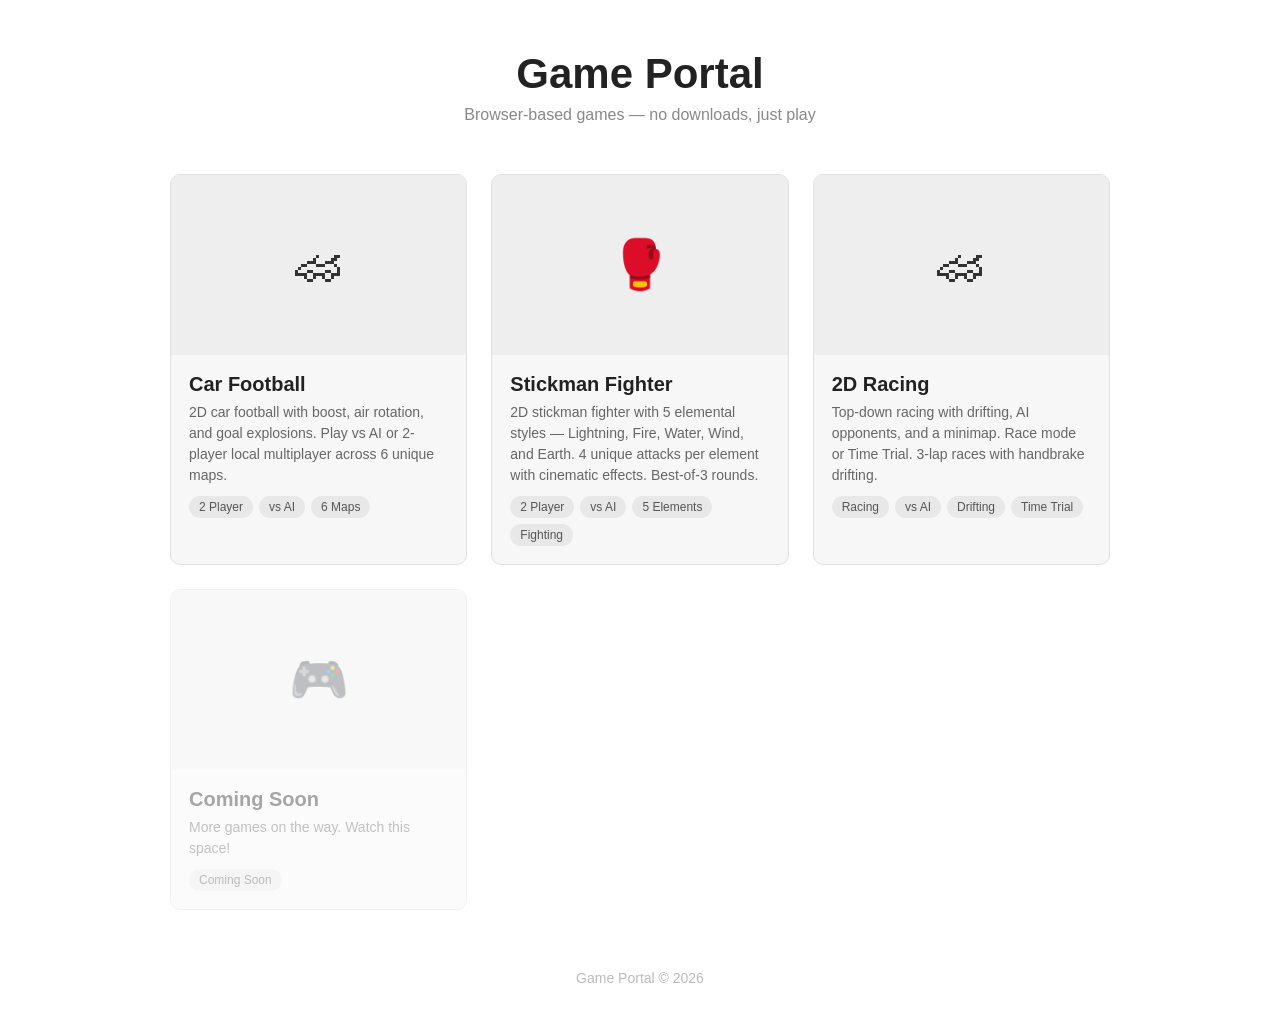
==== index.html @ 3636a002 "Add 2D Racing game New top-down racing game with: - WASD/Arrow key controls with acceleration, braki" ====
<!DOCTYPE html>
<html lang="en">
<head>
    <meta charset="UTF-8">
    <meta name="viewport" content="width=device-width, initial-scale=1.0">
    <title>Game Portal - Play Browser Games</title>
    <link rel="stylesheet" href="styles.css">
</head>
<body>
    <header class="portal-header">
        <h1>Game Portal</h1>
        <p>Browser-based games — no downloads, just play</p>
    </header>

    <main class="games-grid">
        <!-- Car Football -->
        <a href="games/car-football/index.html" class="game-card">
            <div class="thumbnail">
                <span class="placeholder">&#127950;</span>
            </div>
            <div class="info">
                <h2>Car Football</h2>
                <p>2D car football with boost, air rotation, and goal explosions. Play vs AI or 2-player local multiplayer across 6 unique maps.</p>
                <div class="tags">
                    <span class="tag">2 Player</span>
                    <span class="tag">vs AI</span>
                    <span class="tag">6 Maps</span>
                </div>
            </div>
        </a>

        <!-- Stickman Fighter -->
        <a href="games/stickman-fighter/index.html" class="game-card">
            <div class="thumbnail">
                <span class="placeholder">&#129354;</span>
            </div>
            <div class="info">
                <h2>Stickman Fighter</h2>
                <p>2D stickman fighter with 5 elemental styles — Lightning, Fire, Water, Wind, and Earth. 4 unique attacks per element with cinematic effects. Best-of-3 rounds.</p>
                <div class="tags">
                    <span class="tag">2 Player</span>
                    <span class="tag">vs AI</span>
                    <span class="tag">5 Elements</span>
                    <span class="tag">Fighting</span>
                </div>
            </div>
        </a>

        <!-- 2D Racing -->
        <a href="games/racing/index.html" class="game-card">
            <div class="thumbnail">
                <span class="placeholder">&#127950;</span>
            </div>
            <div class="info">
                <h2>2D Racing</h2>
                <p>Top-down racing with drifting, AI opponents, and a minimap. Race mode or Time Trial. 3-lap races with handbrake drifting.</p>
                <div class="tags">
                    <span class="tag">Racing</span>
                    <span class="tag">vs AI</span>
                    <span class="tag">Drifting</span>
                    <span class="tag">Time Trial</span>
                </div>
            </div>
        </a>

        <!-- Placeholder -->
        <div class="game-card coming-soon">
            <div class="thumbnail">
                <span class="placeholder">&#127918;</span>
            </div>
            <div class="info">
                <h2>Coming Soon</h2>
                <p>More games on the way. Watch this space!</p>
                <div class="tags">
                    <span class="tag">Coming Soon</span>
                </div>
            </div>
        </div>
    </main>

    <footer class="portal-footer">
        <p>Game Portal &copy; 2026</p>
    </footer>
</body>
</html>
---- styles.css ----
* {
    margin: 0;
    padding: 0;
    box-sizing: border-box;
}

body {
    background-color: #ffffff;
    color: #333333;
    font-family: 'Segoe UI', Arial, sans-serif;
    min-height: 100vh;
}

.portal-header {
    text-align: center;
    padding: 50px 20px 30px;
}

.portal-header h1 {
    font-size: 42px;
    font-weight: bold;
    color: #222;
    margin-bottom: 8px;
}

.portal-header p {
    font-size: 16px;
    color: #888;
}

.games-grid {
    display: grid;
    grid-template-columns: repeat(auto-fill, minmax(280px, 1fr));
    gap: 24px;
    max-width: 1000px;
    margin: 20px auto;
    padding: 0 30px;
}

.game-card {
    background: #f7f7f7;
    border-radius: 10px;
    overflow: hidden;
    transition: transform 0.2s, box-shadow 0.2s;
    cursor: pointer;
    text-decoration: none;
    color: inherit;
    border: 1px solid #e0e0e0;
}

.game-card:hover {
    transform: translateY(-3px);
    box-shadow: 0 6px 20px rgba(0, 0, 0, 0.1);
}

.game-card .thumbnail {
    width: 100%;
    height: 180px;
    background-color: #eee;
    display: flex;
    align-items: center;
    justify-content: center;
    overflow: hidden;
}

.game-card .thumbnail img {
    width: 100%;
    height: 100%;
    object-fit: cover;
}

.game-card .thumbnail .placeholder {
    font-size: 48px;
}

.game-card .info {
    padding: 18px;
}

.game-card .info h2 {
    font-size: 20px;
    margin-bottom: 6px;
    color: #222;
}

.game-card .info p {
    font-size: 14px;
    color: #666;
    line-height: 1.5;
}

.game-card .info .tags {
    margin-top: 10px;
    display: flex;
    flex-wrap: wrap;
    gap: 6px;
}

.game-card .info .tag {
    background: #e8e8e8;
    color: #555;
    padding: 4px 10px;
    border-radius: 12px;
    font-size: 12px;
}

.coming-soon {
    opacity: 0.4;
    pointer-events: none;
}

.portal-footer {
    text-align: center;
    padding: 40px 20px;
    color: #bbb;
    font-size: 14px;
}
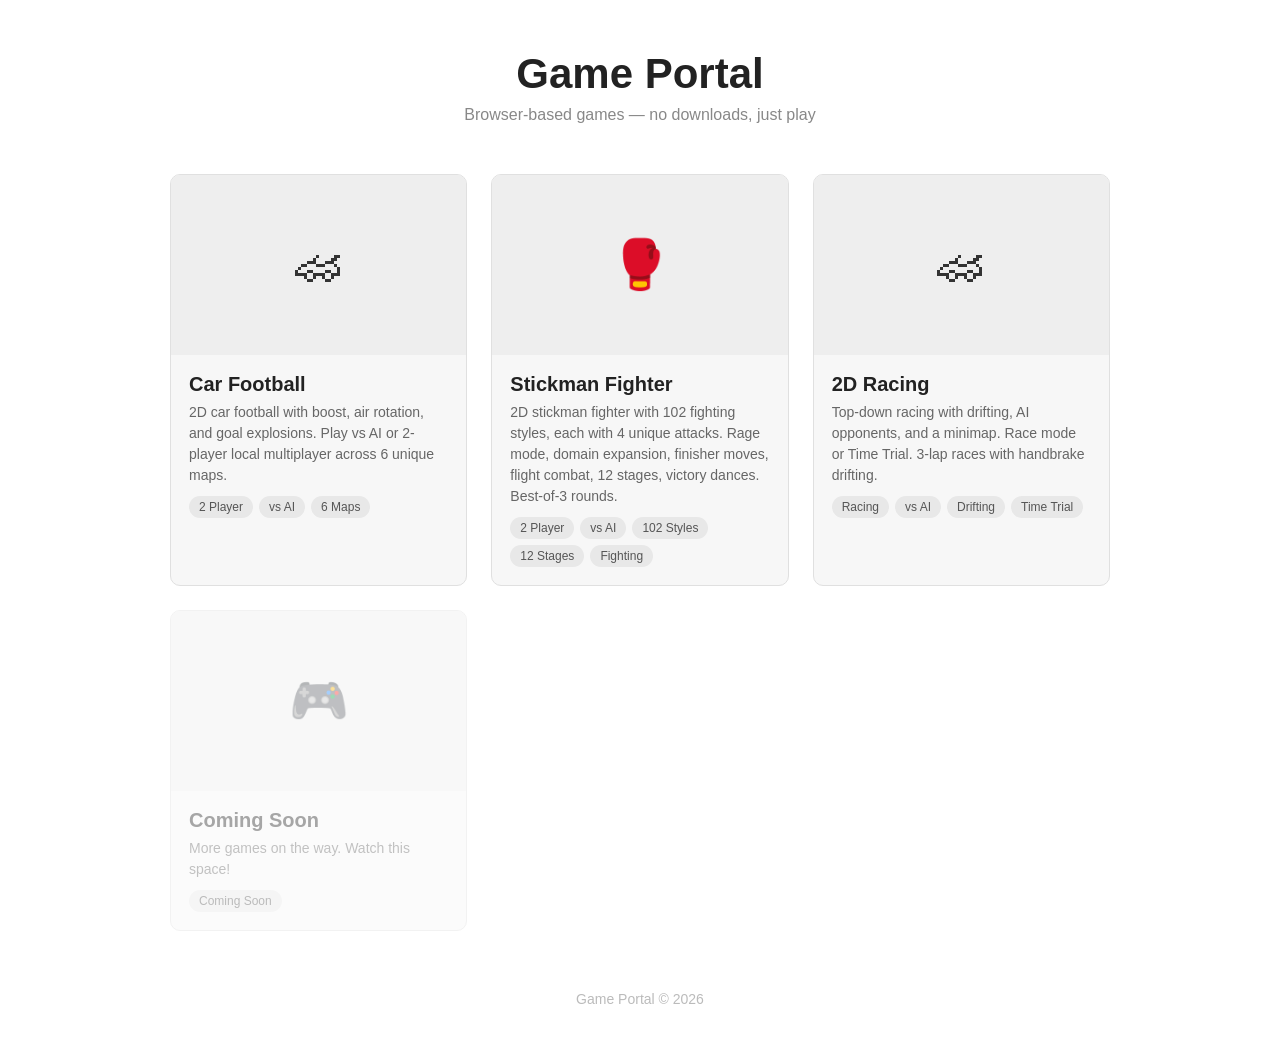
==== commit 1efd52d0: "Update project docs and portal for 102 fighting styles CLAUDE.md: Updated stickman fighter docs with" ====
--- a/index.html
+++ b/index.html
@@ -36,11 +36,12 @@
             </div>
             <div class="info">
                 <h2>Stickman Fighter</h2>
-                <p>2D stickman fighter with 5 elemental styles — Lightning, Fire, Water, Wind, and Earth. 4 unique attacks per element with cinematic effects. Best-of-3 rounds.</p>
+                <p>2D stickman fighter with 102 fighting styles, each with 4 unique attacks. Rage mode, domain expansion, finisher moves, flight combat, 12 stages, victory dances. Best-of-3 rounds.</p>
                 <div class="tags">
                     <span class="tag">2 Player</span>
                     <span class="tag">vs AI</span>
-                    <span class="tag">5 Elements</span>
+                    <span class="tag">102 Styles</span>
+                    <span class="tag">12 Stages</span>
                     <span class="tag">Fighting</span>
                 </div>
             </div>
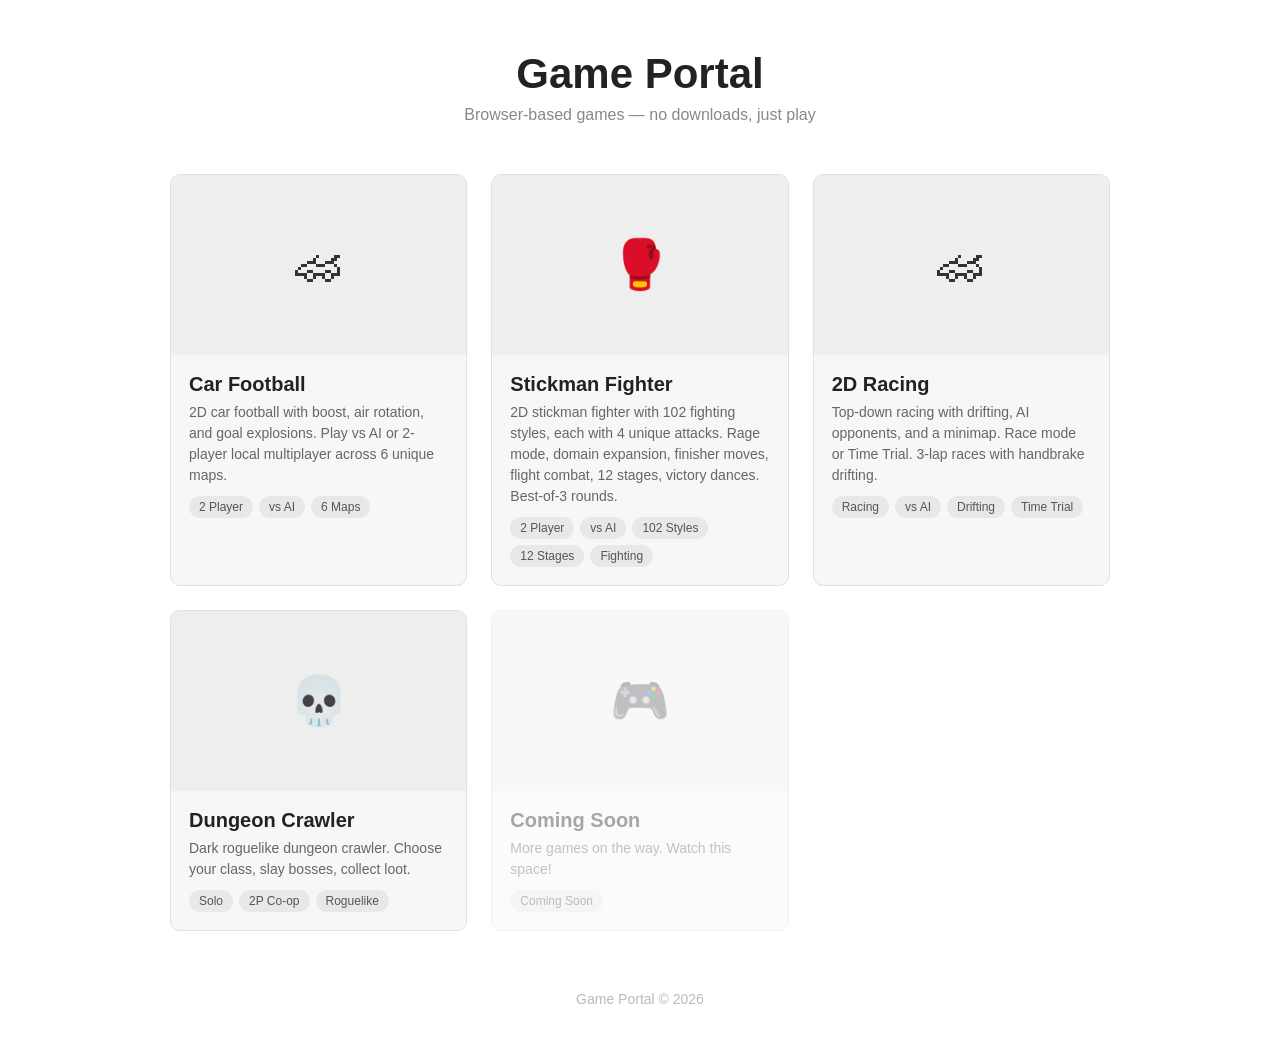
==== commit 7e4ee00e: "Add Dungeon Crawler — dark roguelike with co-op, classes, bosses, loot New game: top-down dungeon cr" ====
--- a/index.html
+++ b/index.html
@@ -64,6 +64,21 @@
             </div>
         </a>
 
+        <a href="games/dungeon-crawler/index.html" class="game-card">
+            <div class="thumbnail">
+                <span class="placeholder">&#128128;</span>
+            </div>
+            <div class="info">
+                <h2>Dungeon Crawler</h2>
+                <p>Dark roguelike dungeon crawler. Choose your class, slay bosses, collect loot.</p>
+                <div class="tags">
+                    <span class="tag">Solo</span>
+                    <span class="tag">2P Co-op</span>
+                    <span class="tag">Roguelike</span>
+                </div>
+            </div>
+        </a>
+
         <!-- Placeholder -->
         <div class="game-card coming-soon">
             <div class="thumbnail">
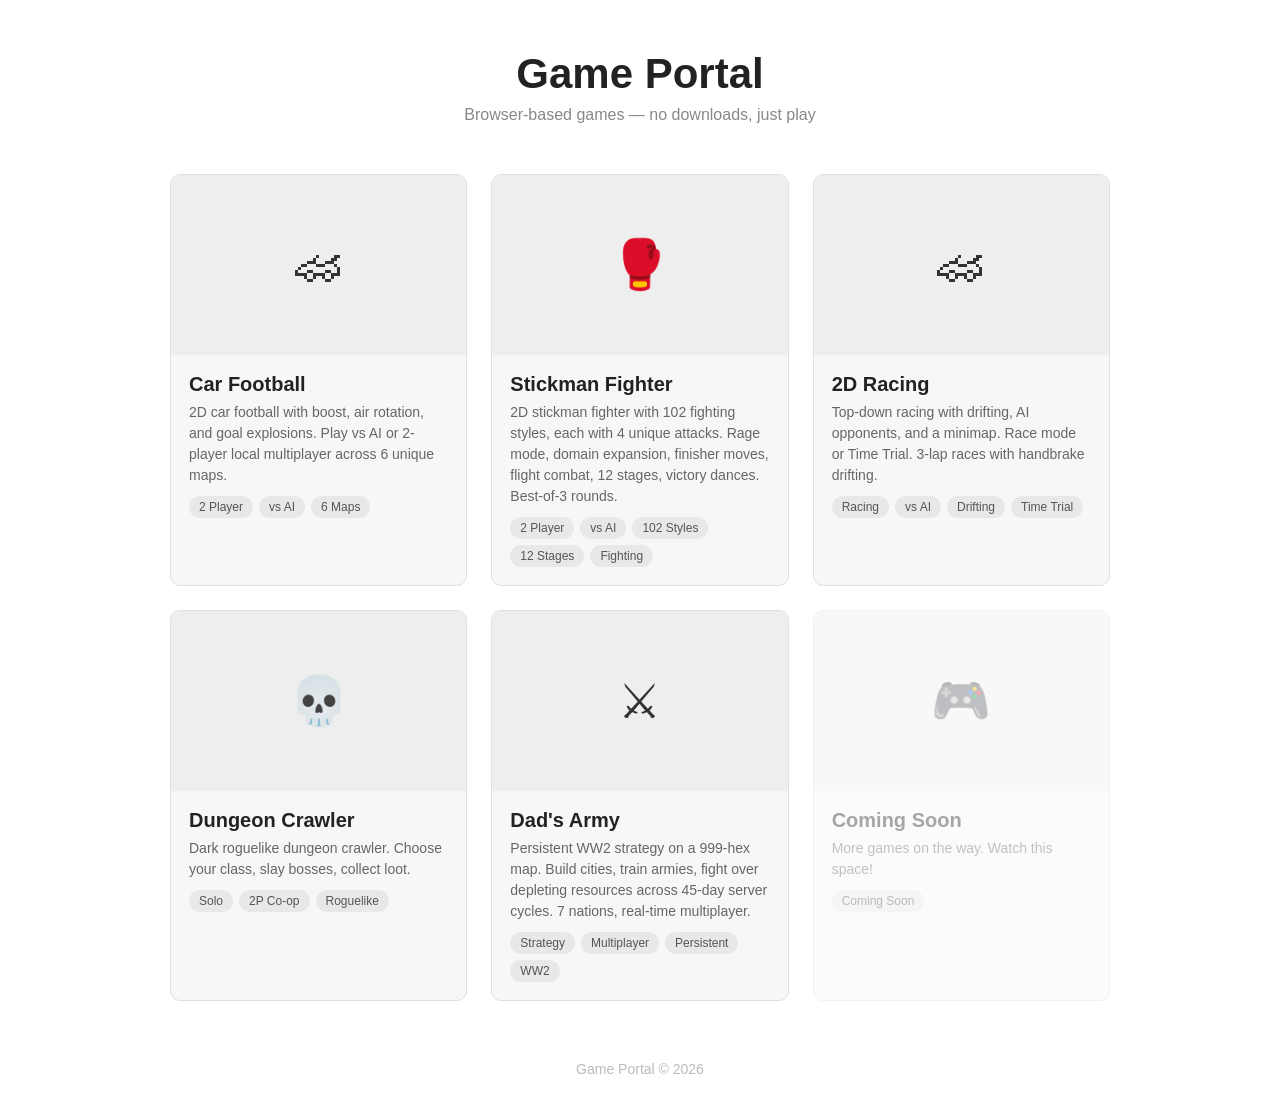
==== commit 5848edbc: "Add supply/roads + portal integration — Phase 1 MVP complete (Dad's Army) - Road building: action ba" ====
--- a/index.html
+++ b/index.html
@@ -79,6 +79,23 @@
             </div>
         </a>
 
+        <!-- Dad's Army -->
+        <a href="games/dads-army/index.html" class="game-card">
+            <div class="thumbnail">
+                <span class="placeholder">&#9876;</span>
+            </div>
+            <div class="info">
+                <h2>Dad's Army</h2>
+                <p>Persistent WW2 strategy on a 999-hex map. Build cities, train armies, fight over depleting resources across 45-day server cycles. 7 nations, real-time multiplayer.</p>
+                <div class="tags">
+                    <span class="tag">Strategy</span>
+                    <span class="tag">Multiplayer</span>
+                    <span class="tag">Persistent</span>
+                    <span class="tag">WW2</span>
+                </div>
+            </div>
+        </a>
+
         <!-- Placeholder -->
         <div class="game-card coming-soon">
             <div class="thumbnail">
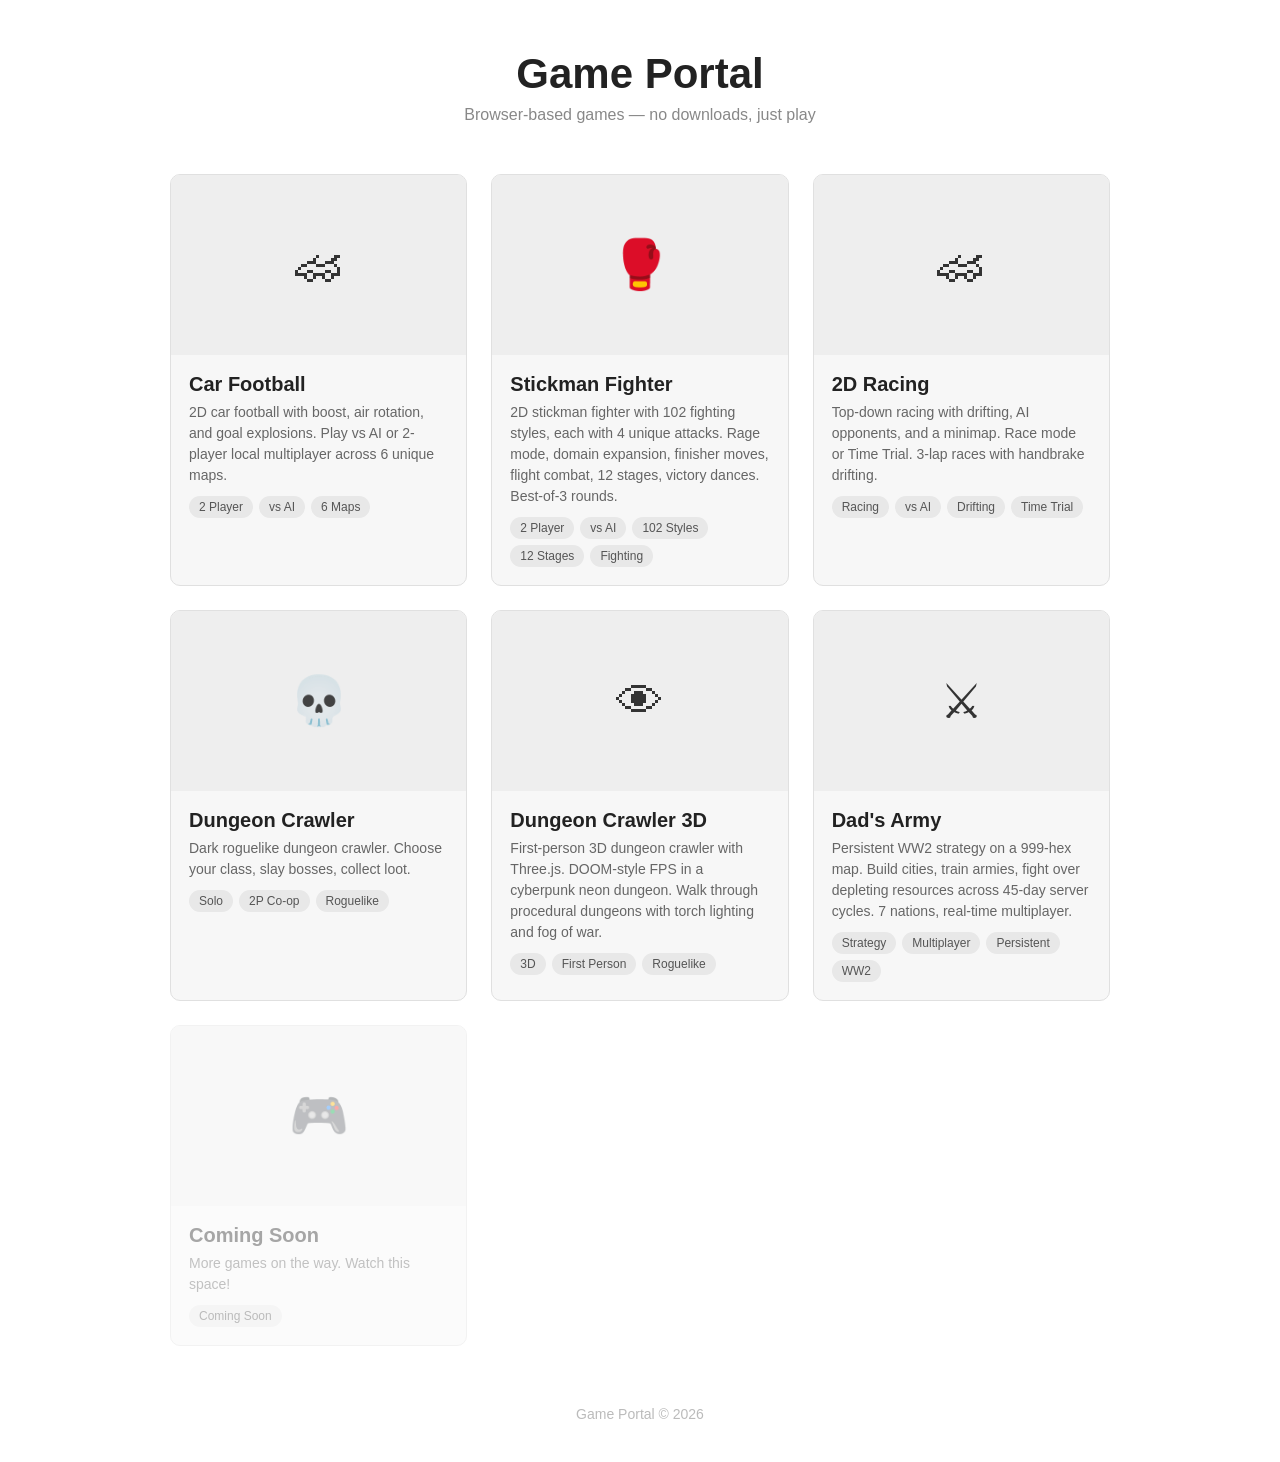
==== commit 47fdf611: "Add Dungeon Crawler 3D card to portal landing page Co-Authored-By: Claude Opus 4.6 (1M context) <nor" ====
--- a/index.html
+++ b/index.html
@@ -79,6 +79,22 @@
             </div>
         </a>
 
+        <!-- Dungeon Crawler 3D -->
+        <a href="games/dungeon-crawler-3d/index.html" class="game-card">
+            <div class="thumbnail">
+                <span class="placeholder">&#128065;</span>
+            </div>
+            <div class="info">
+                <h2>Dungeon Crawler 3D</h2>
+                <p>First-person 3D dungeon crawler with Three.js. DOOM-style FPS in a cyberpunk neon dungeon. Walk through procedural dungeons with torch lighting and fog of war.</p>
+                <div class="tags">
+                    <span class="tag">3D</span>
+                    <span class="tag">First Person</span>
+                    <span class="tag">Roguelike</span>
+                </div>
+            </div>
+        </a>
+
         <!-- Dad's Army -->
         <a href="games/dads-army/index.html" class="game-card">
             <div class="thumbnail">
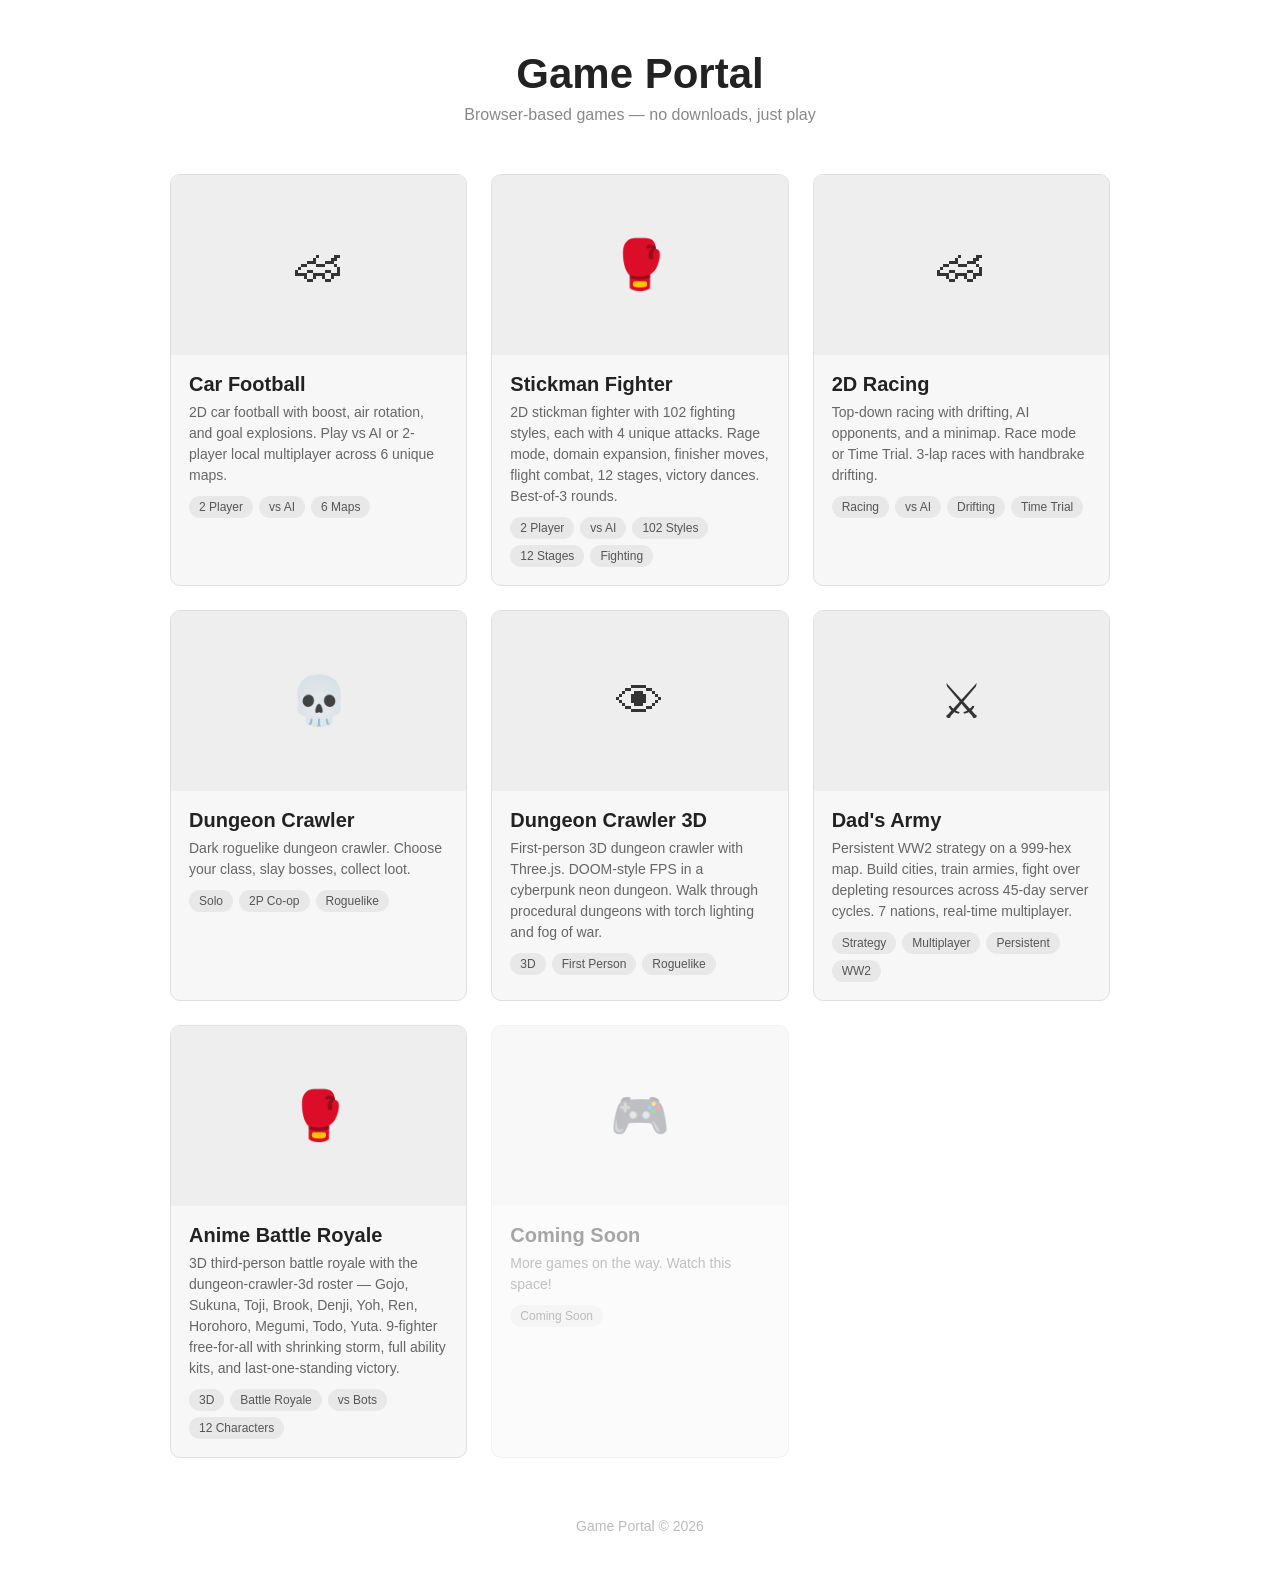
==== commit 7aa6fae6: "Add Anime Battle Royale — 9-fighter 3D BR with shrinking storm New game at games/anime-battle-royale" ====
--- a/index.html
+++ b/index.html
@@ -112,6 +112,23 @@
             </div>
         </a>
 
+        <!-- Anime Battle Royale -->
+        <a href="games/anime-battle-royale/index.html" class="game-card">
+            <div class="thumbnail">
+                <span class="placeholder">&#129354;</span>
+            </div>
+            <div class="info">
+                <h2>Anime Battle Royale</h2>
+                <p>3D third-person battle royale with the dungeon-crawler-3d roster — Gojo, Sukuna, Toji, Brook, Denji, Yoh, Ren, Horohoro, Megumi, Todo, Yuta. 9-fighter free-for-all with shrinking storm, full ability kits, and last-one-standing victory.</p>
+                <div class="tags">
+                    <span class="tag">3D</span>
+                    <span class="tag">Battle Royale</span>
+                    <span class="tag">vs Bots</span>
+                    <span class="tag">12 Characters</span>
+                </div>
+            </div>
+        </a>
+
         <!-- Placeholder -->
         <div class="game-card coming-soon">
             <div class="thumbnail">
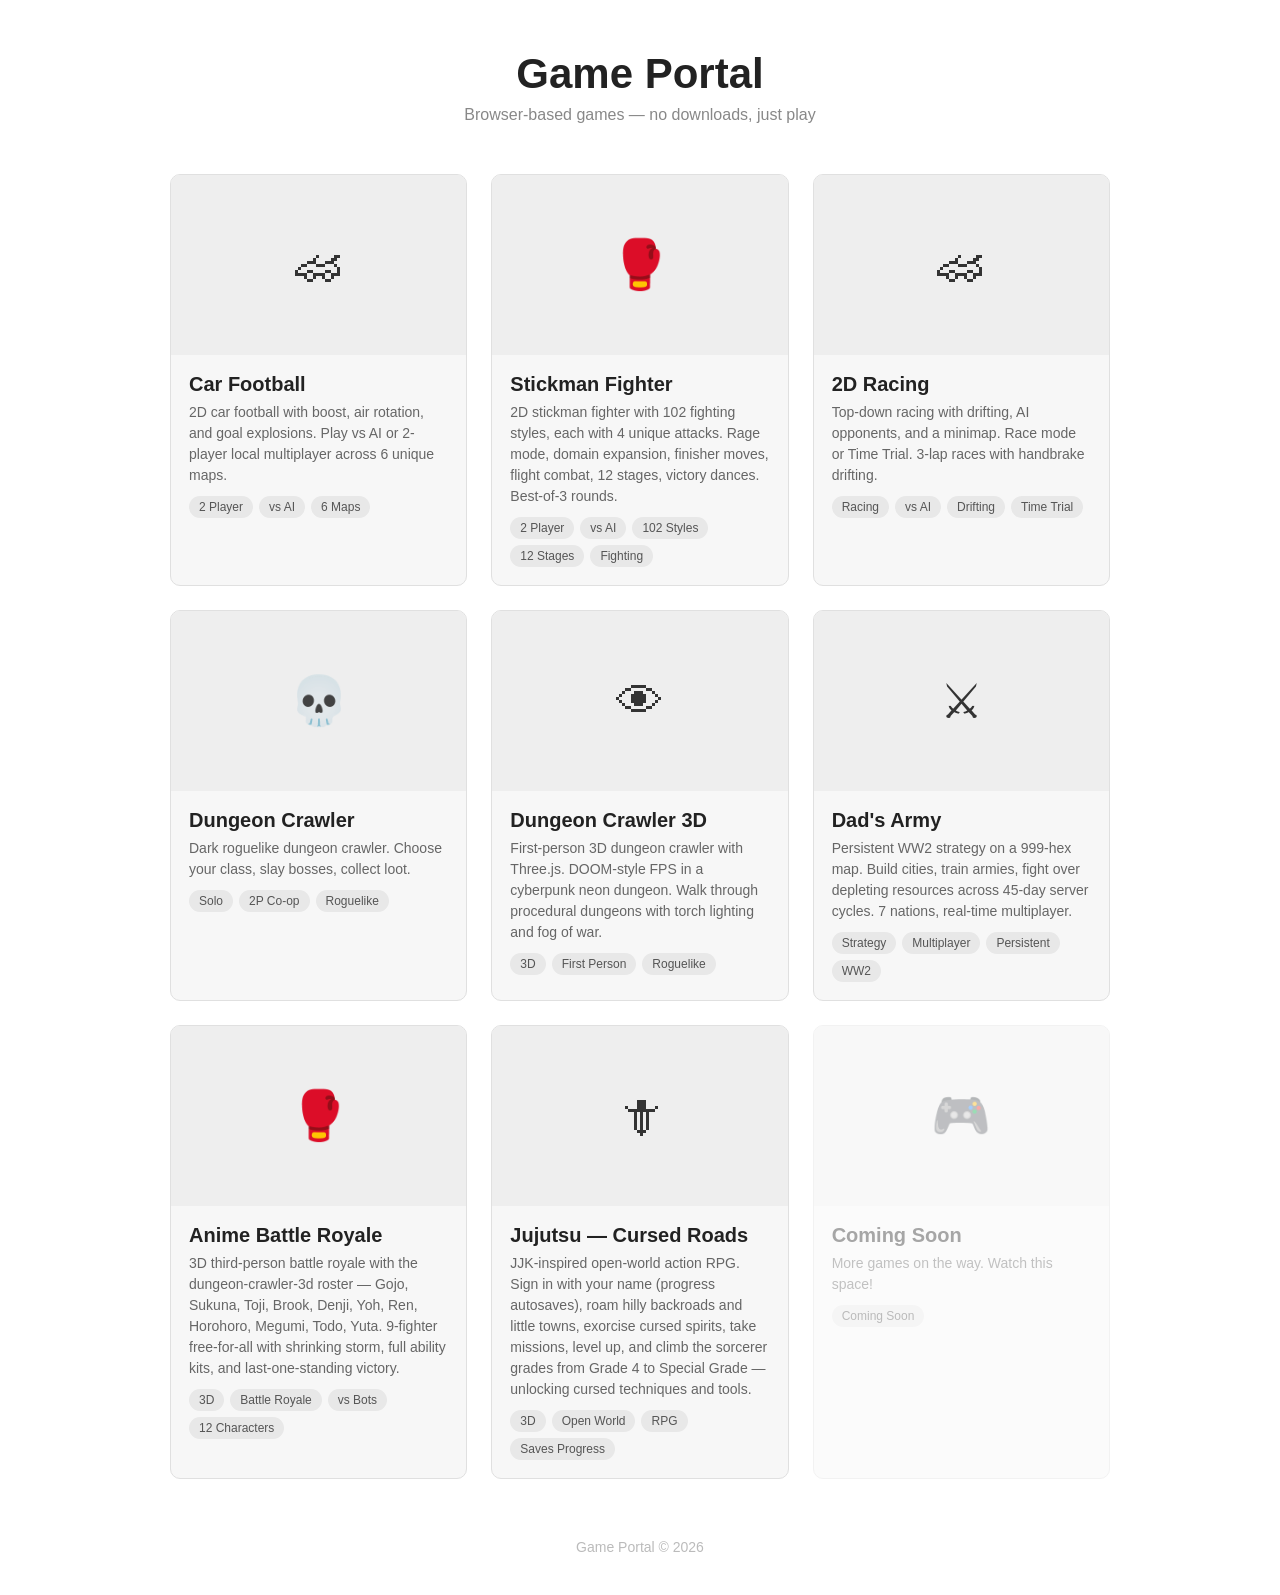
==== commit fa88af3c: "Add new game: Jujutsu - Cursed Roads (MVP playable) JJK-inspired open-world action RPG, self-contain" ====
--- a/index.html
+++ b/index.html
@@ -129,6 +129,22 @@
             </div>
         </a>
 
+        <a href="games/jujutsu-cursed-roads/index.html" class="game-card">
+            <div class="thumbnail">
+                <span class="placeholder">&#128481;</span>
+            </div>
+            <div class="info">
+                <h2>Jujutsu — Cursed Roads</h2>
+                <p>JJK-inspired open-world action RPG. Sign in with your name (progress autosaves), roam hilly backroads and little towns, exorcise cursed spirits, take missions, level up, and climb the sorcerer grades from Grade 4 to Special Grade — unlocking cursed techniques and tools.</p>
+                <div class="tags">
+                    <span class="tag">3D</span>
+                    <span class="tag">Open World</span>
+                    <span class="tag">RPG</span>
+                    <span class="tag">Saves Progress</span>
+                </div>
+            </div>
+        </a>
+
         <!-- Placeholder -->
         <div class="game-card coming-soon">
             <div class="thumbnail">
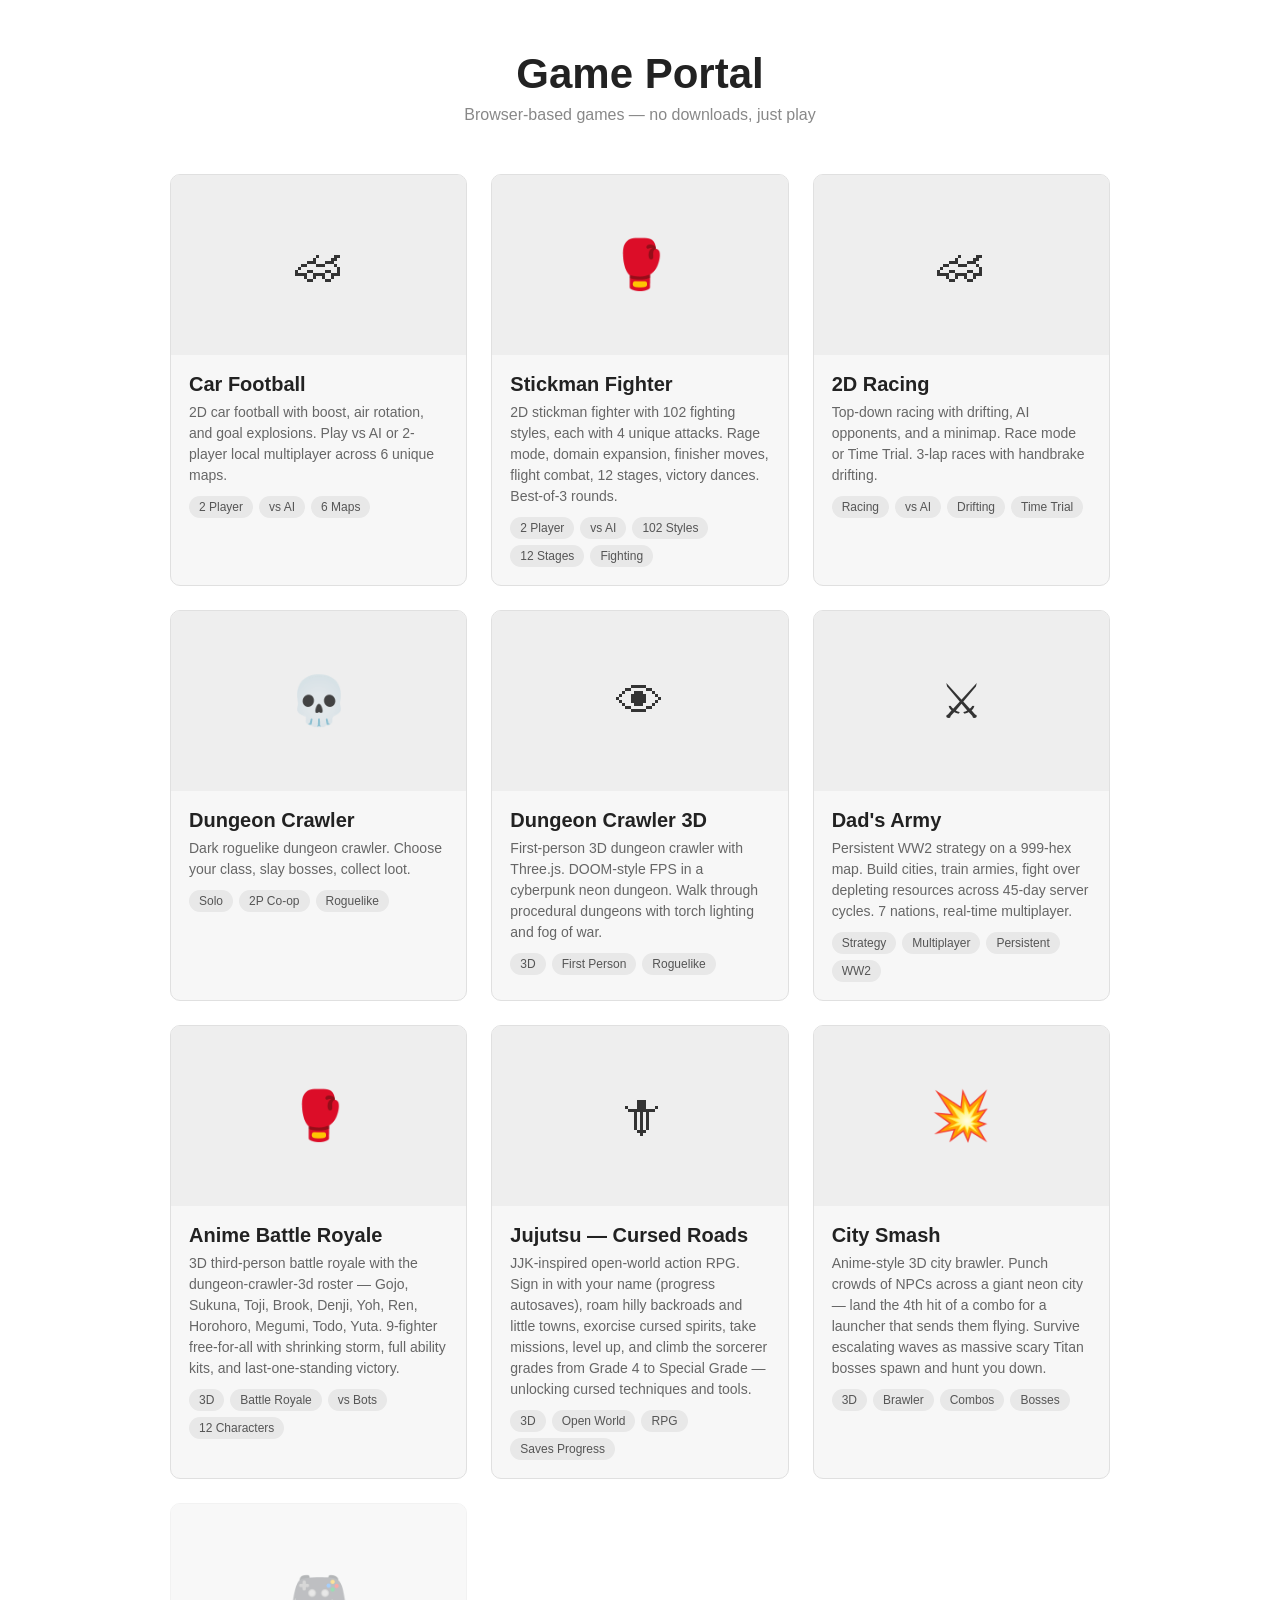
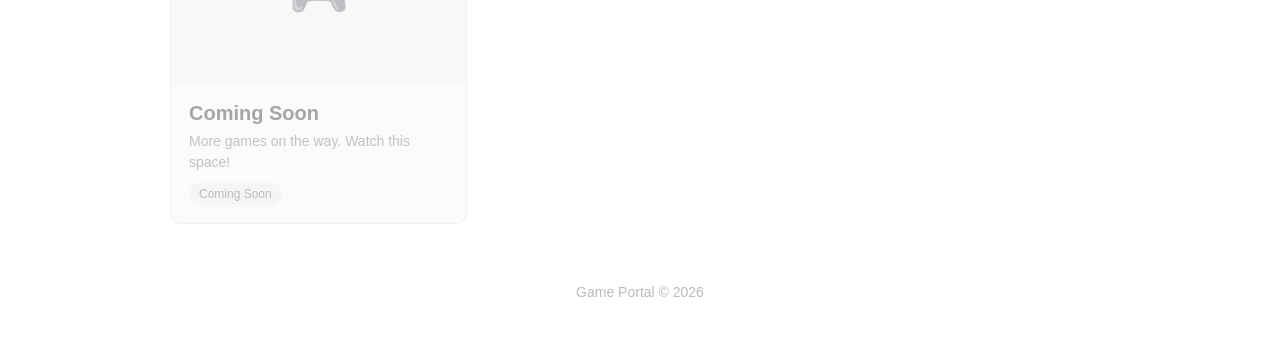
==== commit c81a5d1f: "city-smash: new 3D anime city brawler — combo punches launch NPCs, Titan bosses Punch crowds across " ====
--- a/index.html
+++ b/index.html
@@ -145,6 +145,23 @@
             </div>
         </a>
 
+        <!-- City Smash -->
+        <a href="games/city-smash/index.html" class="game-card">
+            <div class="thumbnail">
+                <span class="placeholder">&#128165;</span>
+            </div>
+            <div class="info">
+                <h2>City Smash</h2>
+                <p>Anime-style 3D city brawler. Punch crowds of NPCs across a giant neon city — land the 4th hit of a combo for a launcher that sends them flying. Survive escalating waves as massive scary Titan bosses spawn and hunt you down.</p>
+                <div class="tags">
+                    <span class="tag">3D</span>
+                    <span class="tag">Brawler</span>
+                    <span class="tag">Combos</span>
+                    <span class="tag">Bosses</span>
+                </div>
+            </div>
+        </a>
+
         <!-- Placeholder -->
         <div class="game-card coming-soon">
             <div class="thumbnail">
